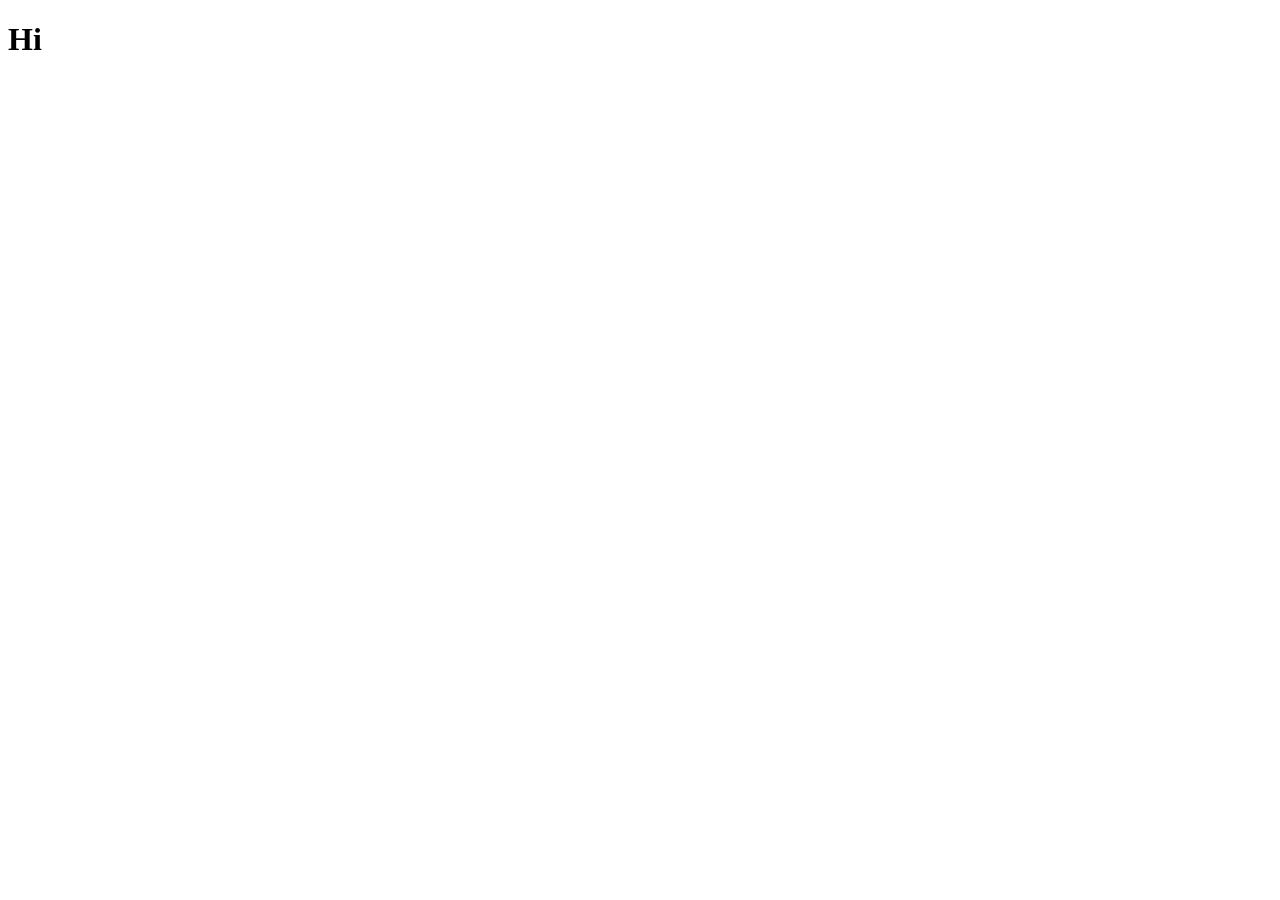
==== index.html @ e51e0260 "Hello message" ====
<!DOCTYPE html>
<html lang="en">
<head>
    <meta charset="UTF-8">
    <meta name="viewport" content="width=device-width, initial-scale=1.0">
    <title>Hello World</title>
</head>
<body>
    <h1>Hi</h1>
</body>
</html>
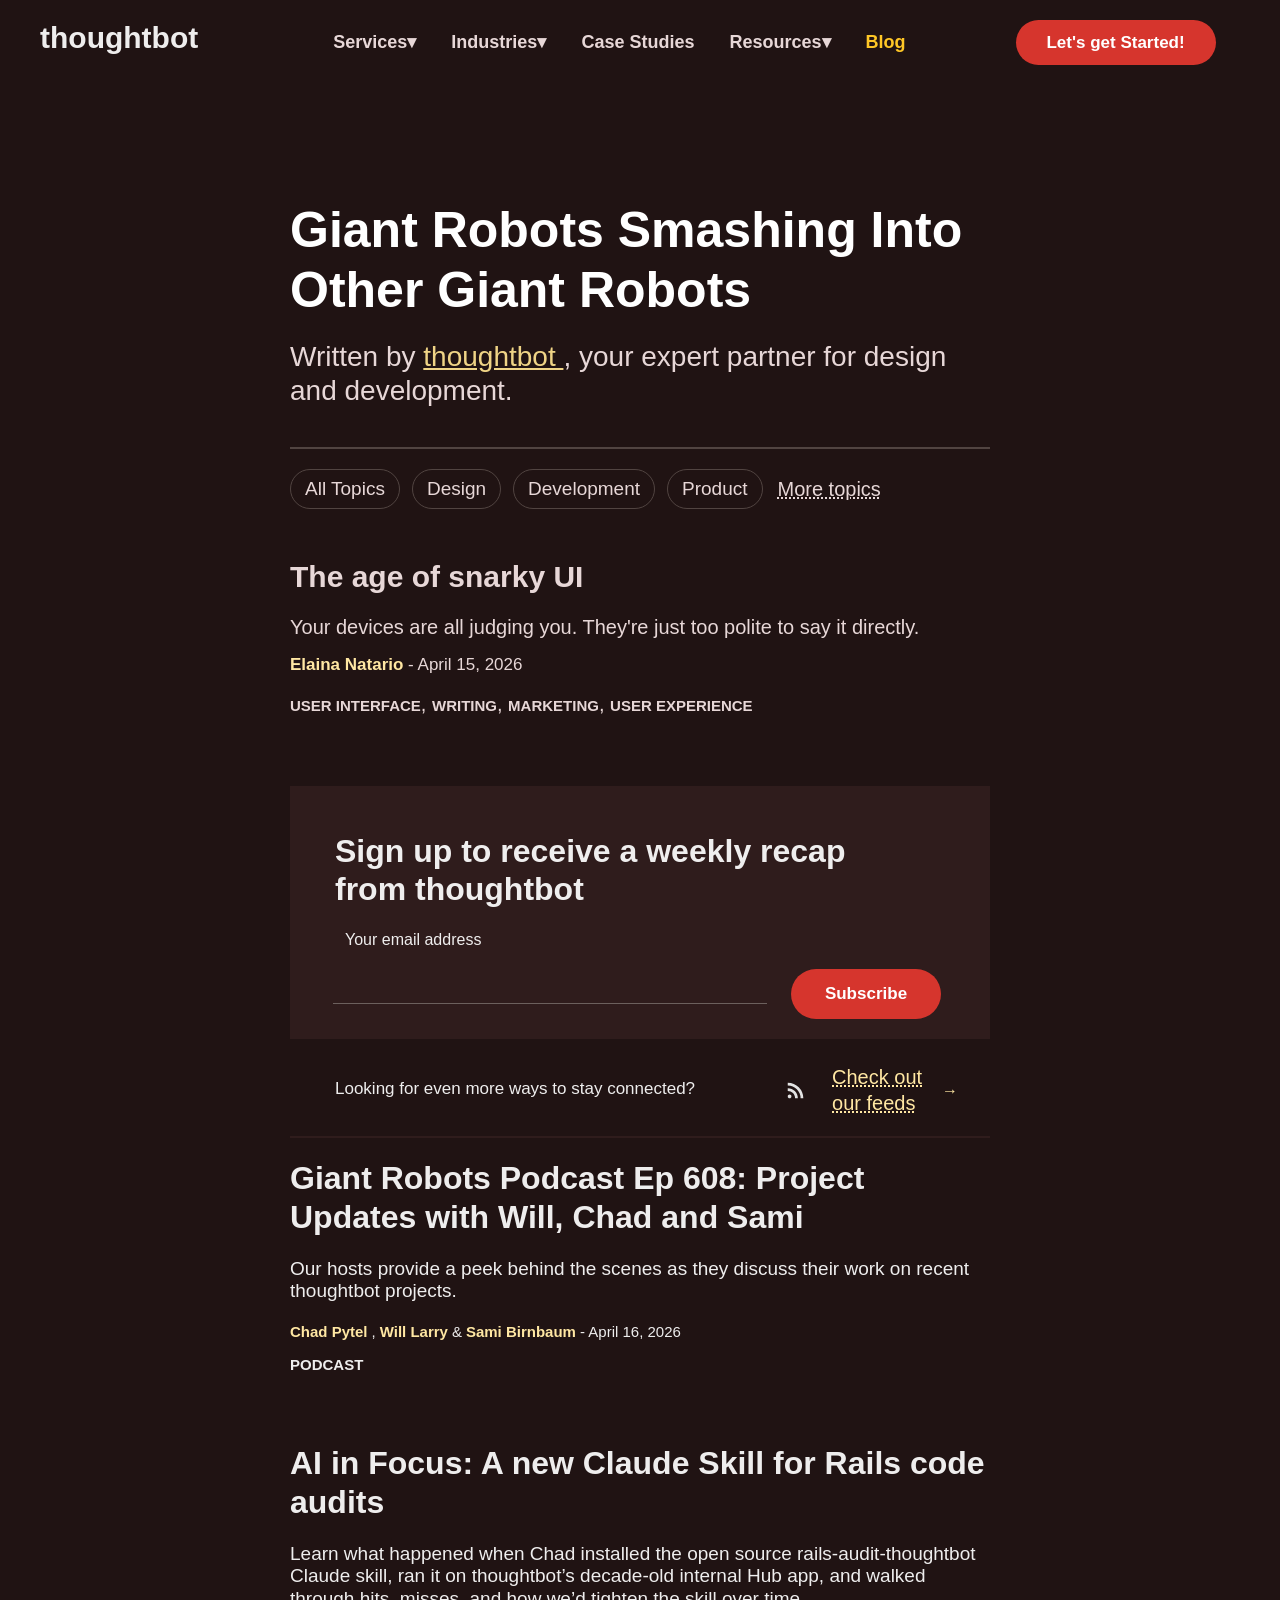
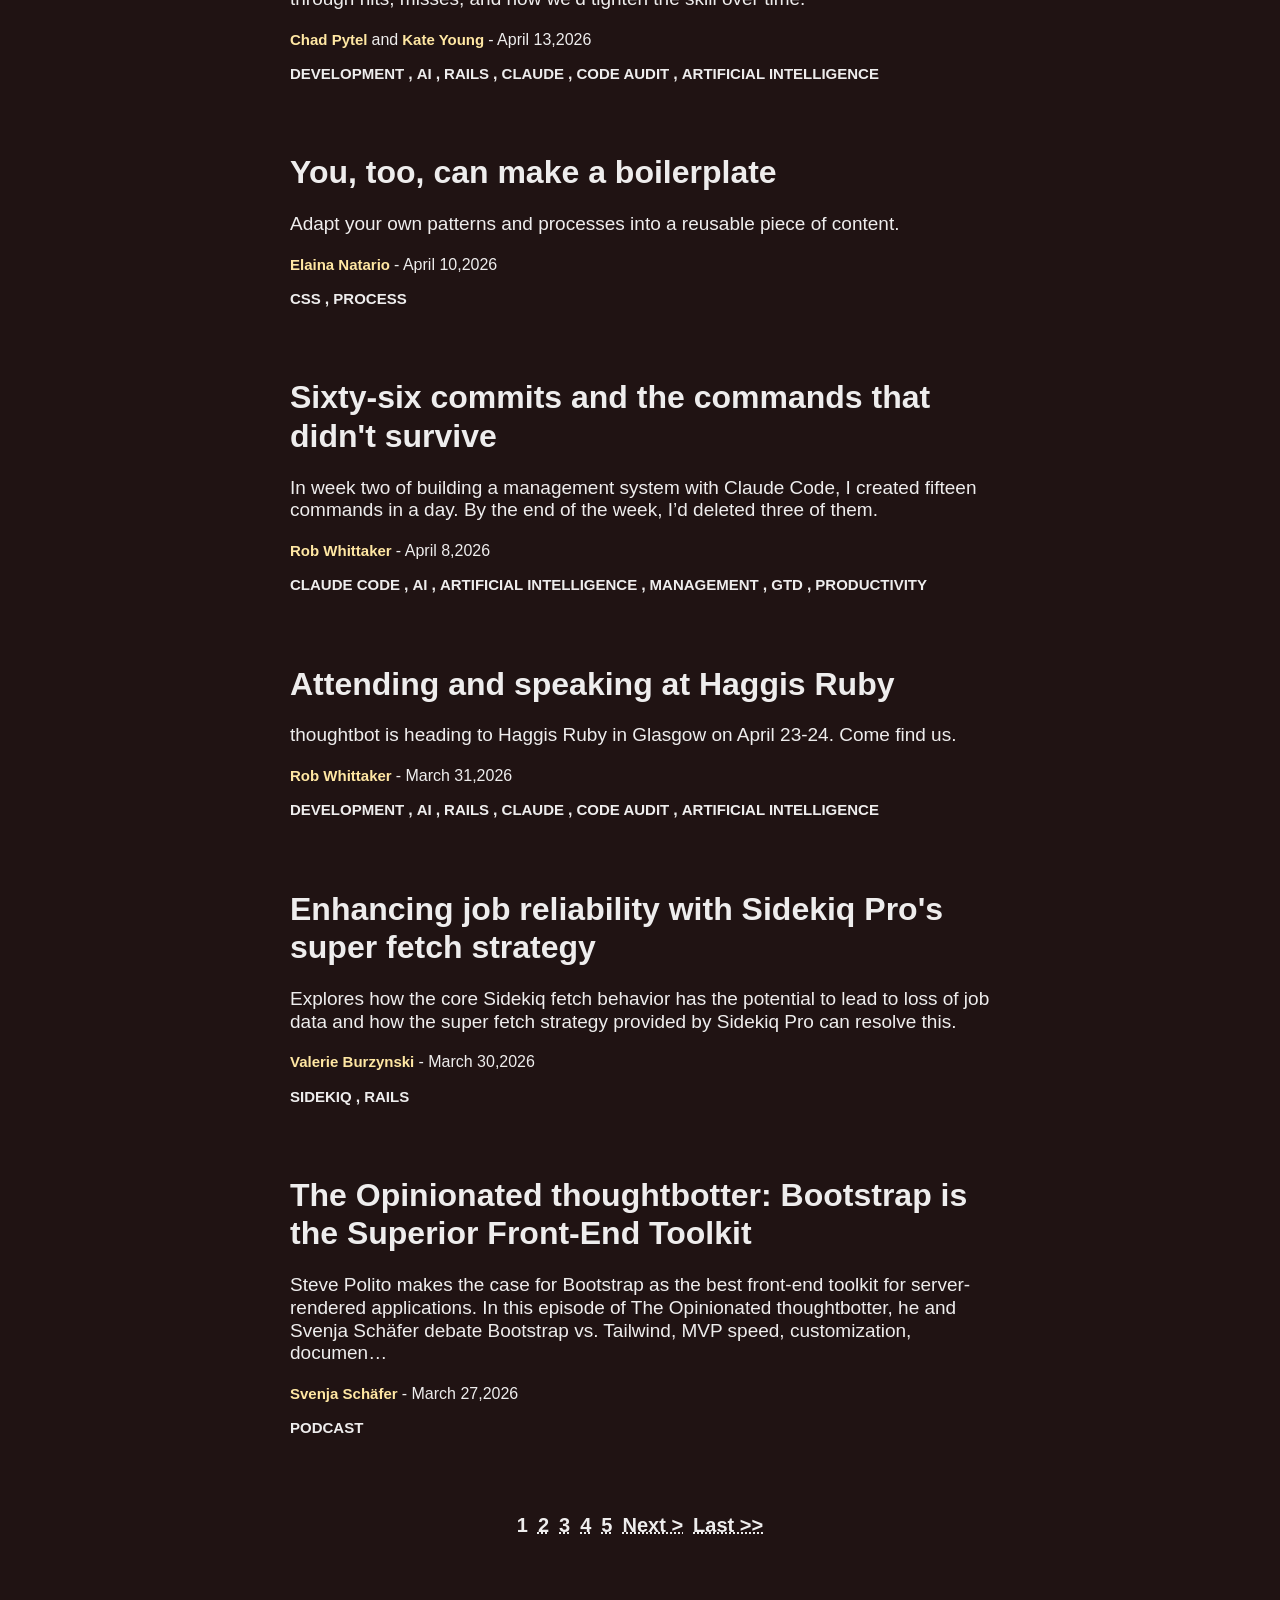
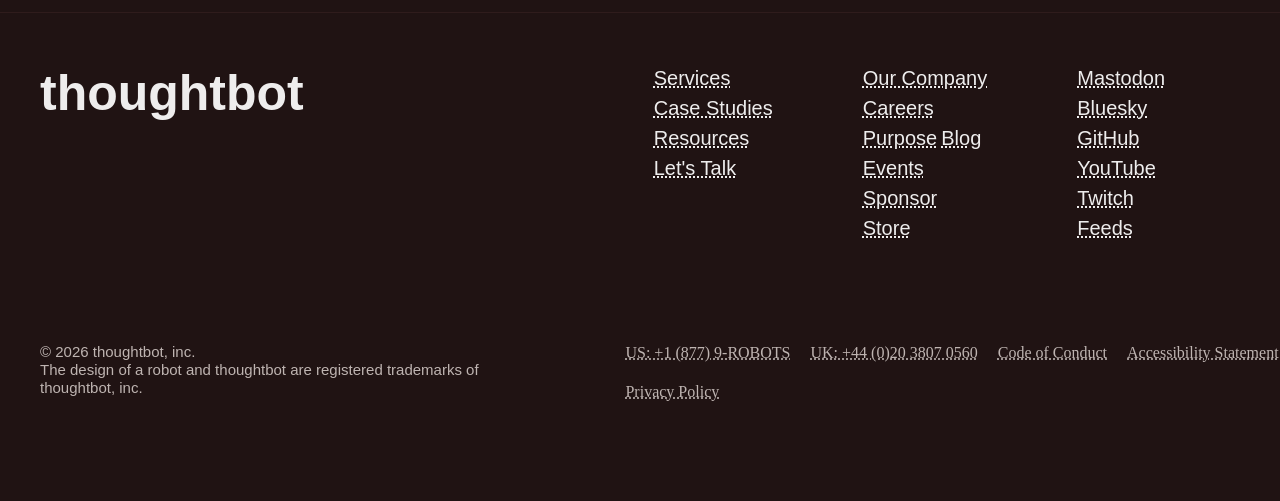
==== commit 8d798be8: "Rename thoughtbot page.html to index.html" ====
--- a/index.html
+++ b/index.html
@@ -3,9 +3,244 @@
 <head>
     <meta charset="UTF-8">
     <meta name="viewport" content="width=device-width, initial-scale=1.0">
-    <title>Hello World</title>
+    <link rel="icon" type="image/png" href="https://media.licdn.com/dms/image/v2/D560BAQHTWk9tPj_2_Q/company-logo_200_200/B56Zb5kL9jHgAM-/0/1747943735474/thoughtbot_inc_logo?e=2147483647&v=beta&t=uCG9yVYvNv3-m1ruzJ1Ehk_AiN-ouPMxcxvMasf_CIo">
+    <title>Giant Robots: thoughtbot Blog</title>
+    <link rel="stylesheet" href="assignment4.css">
+    <link rel="stylesheet" href="https://cdnjs.cloudflare.com/ajax/libs/font-awesome/6.5.0/css/all.min.css">
 </head>
 <body>
-    <h1>Hi</h1>
+    <div class="header">
+        <a href="" class="thoughtbotheader">thoughtbot</a>
+        <div class="dropdowns">
+        <span>Services▾</span>
+        <span>Industries▾</span>
+        <a href="" class="CaseStudies">Case Studies</a>
+        <span>Resources▾</span> 
+        <a href="" class="Blog">Blog</a>
+        <button>Let's get Started!</button>
+    </div>
+    </div>
+
+    <div class="container">
+    <h1 class="paragraphone">Giant Robots Smashing Into Other Giant Robots</h1>
+    <p class="thoughtbotlink">Written by <a href="https://thoughtbot.com/"> thoughtbot </a>, your expert partner for design and development.</p>
+    <hr class="divider">
+    <div class="topics">
+    <div class="buttons">
+        <button>All Topics</button>
+        <button>Design</button>
+        <button>Development</button>
+        <button>Product</button>
+    </div>
+    <div class="moretopics">More topics</div>
+</div>
+<div class="paragraphtwo">
+    <h2 class="p2head">The age of snarky UI</h2>
+    <p class="p2subtext"> Your devices are all judging you. They're just too polite to say it directly.</p>
+    <p> <a href="#" class="author1"> Elaina Natario </a> <span class="author1date">- April 15, 2026</span></p>
+    <div class="p2articles">
+        <a href="">USER INTERFACE</a>,
+        <a href="">WRITING</a>, 
+        <a href="">MARKETING</a>, 
+        <a href="">USER EXPERIENCE</a>
+    </div>
+</div>
+<div class="subscribe">
+<h1 class="subscribetext">Sign up to receive a weekly recap from thoughtbot</h1>
+<div class="subscribeform">  
+<p class="emailprompt">Your email address</p>
+<input type="email" class="emailinput">
+<button class="subscribebutton">Subscribe</button>
+</div>
+</div>
+    <div class="feedsection">
+    <div class="feedtext">Looking for even more ways to stay connected? </div>
+    <div class="morefeed">
+        <img src="wifi icon.svg" class="wifiicon" alt="">
+        </div>
+        <div class="feed">
+        <a href="" class="feedlink">Check out <br> our feeds  </a>  <span class="arrow">&rarr;</span>
+    </div>
+
+</div>
+<hr class="faintdivider">
+
+<div class="paragraphthree">
+    <h1> <a href="" class="p3headlink"> Giant Robots Podcast Ep 608: Project Updates with Will, Chad and Sami </a></h1>
+    <p class="p3subtext">Our hosts provide a peek behind the scenes as they discuss their work on recent thoughtbot projects.</p>
+    <div class="p3authors">
+    <a href="">Chad Pytel</a> 
+    <span>,</span>
+    <a href="">Will Larry</a>
+    <span>&</span>
+    <a href="">Sami Birnbaum</a>
+    <span>- April 16, 2026</span>
+    </div>
+    <p class="podcast">PODCAST</p>
+</div>
+
+<div class="paragraphfour">
+    <h1 class="p4headlink"> <a href="">AI in Focus: A new Claude Skill for Rails code audits</a></h1>
+    <p class="p4subtext">Learn what happened when Chad installed the open source rails-audit-thoughtbot Claude skill, ran it on thoughtbot’s decade-old internal Hub app, and walked through hits, misses, and how we’d tighten the skill over time.</p>
+    <div class="p4authors">
+    <a href="" class="authors5-6">Chad Pytel</a> <span class="author5date">and</span> <a href="" class="authors5-6">Kate Young</a> <span class="author5date"> - April 13,2026</span> 
+</div>
+    <div class="p4articlessection">
+    <a href="" class="p4articles">DEVELOPMENT</a>
+        <span>,</span> 
+        <a href="" class="p4articles">AI</a> 
+        <span>,</span> 
+        <a href="" class="p4articles">RAILS</a> 
+        <span>,</span> 
+        <a href="" class="p4articles">CLAUDE</a>
+        <span>,</span> 
+        <a href="" class="p4articles">CODE AUDIT</a> 
+        <span>,</span> 
+        <a href="" class="p4articles">ARTIFICIAL INTELLIGENCE</a> 
+</div>
+</div>
+<div class="paragraphfive">
+    <h1 class="p5headlink"> <a href="">You, too, can make a boilerplate</a></h1>
+    <p class="p5subtext">Adapt your own patterns and processes into a reusable piece of content.</p>
+    <div class="p5authors">
+        <a href="" class="author7">Elaina Natario</a> <span class="author7date"> - April 10,2026</span>
+        </div>
+    <div class="p5articlessection">
+    <a href="" class="p5articles">CSS</a>
+        <span>,</span> 
+        <a href="" class="p5articles">PROCESS</a>  
+</div>
+</div>
+<div class="paragraphsix">
+    <h1 class="p6headlink"> <a href="">Sixty-six commits and the commands that didn't survive</a></h1>
+    <p class="p6subtext">In week two of building a management system with Claude Code, I created fifteen commands in a day. By the end of the week, I’d deleted three of them.</p>
+    <div class="p6authors">
+        <a href="" class="author8">Rob Whittaker </a> <span class="author8date"> - April 8,2026</span>
+        </div>
+    <div class="p6articlessection">
+    <a href="" class="p6articles">CLAUDE CODE</a>
+        <span>,</span> 
+        <a href="" class="p6articles">AI</a> 
+        <span>,</span> 
+        <a href="" class="p6articles">ARTIFICIAL INTELLIGENCE</a> 
+        <span>,</span> 
+        <a href="" class="p6articles">MANAGEMENT</a>
+        <span>,</span> 
+        <a href="" class="p6articles">GTD</a> 
+        <span>,</span> 
+        <a href="" class="p6articles">PRODUCTIVITY</a> 
+</div>
+</div>
+<div class="paragraphseven">
+    <h1 class="p7headlink"> <a href="">Attending and speaking at Haggis Ruby</a></h1>
+    <p class="p7subtext">thoughtbot is heading to Haggis Ruby in Glasgow on April 23-24. Come find us.</p>
+    <div class="p7authors"><a href="" class="author9">Rob Whittaker</a> <span class="author9date"> - March 31,2026</span>
+        </div>
+    <div class="p7articlessection">
+    <a href="" class="p7articles">DEVELOPMENT</a>
+        <span>,</span> 
+        <a href="" class="p7articles">AI</a> 
+        <span>,</span> 
+        <a href="" class="p7articles">RAILS</a> 
+        <span>,</span> 
+        <a href="" class="p7articles">CLAUDE</a>
+        <span>,</span> 
+        <a href="" class="p7articles">CODE AUDIT</a> 
+        <span>,</span> 
+        <a href="" class="p7articles">ARTIFICIAL INTELLIGENCE</a> 
+</div>
+</div>
+<div class="paragrapheight">
+    <h1 class="p8headlink"> <a href="">Enhancing job reliability with Sidekiq Pro's super fetch strategy</a></h1>
+    <p class="p8subtext">Explores how the core Sidekiq fetch behavior has the potential to lead to loss of job data and how the super fetch strategy provided by Sidekiq Pro can resolve this.</p>
+    <div class="p8authors"><a href="" class="author10">Valerie Burzynski </a> <span class="author10date"> - March 30,2026</span>
+        </div>
+    <div class="p8articlessection">
+    <a href="" class="p8articles">SIDEKIQ</a>
+        <span>,</span> 
+        <a href="" class="p8articles">RAILS</a> 
+</div>
+</div>
+
+<div class="paragraphnine">
+    <h1 class="p9headlink"> <a href="">The Opinionated thoughtbotter: Bootstrap is the Superior Front-End Toolkit</a></h1>
+    <p class="p9subtext">Steve Polito makes the case for Bootstrap as the best front-end toolkit for server-rendered applications. In this episode of The Opinionated thoughtbotter, he and Svenja Schäfer debate Bootstrap vs. Tailwind, MVP speed, customization, documen…</p>
+    <div class="p9authors"><a href="" class="author11">Svenja Schäfer </a> <span class="author11date"> - March 27,2026</span>
+    </div>
+    <div class="p9articlessection">
+    <a href="" class="p9articles">PODCAST</a>
+</div>
+</div>
+<div class="toggle">
+<span class="firstpage">1</span>
+<div>2</div>
+<div>3</div>
+<div>4</div>
+<div>5</div>
+<div>Next ></div>
+<div>Last >></div>
+</div>
+</div>
+</div>
+
+<hr class="divider2">
+
+<div class="footersection">
+<div class="thoughtbottitle">thoughtbot</div>
+<div class="footerlinks">
+<div class="footercolumns">
+    <div class="column">
+<a href="">Services</a>
+<a href="">Case Studies</a>
+<a href="">Resources</a>
+<a href="">Let's Talk</a>
+</div>
+
+<div class="column">
+<a href="">Our Company</a>
+<a href="">Careers</a>
+<a href="">Purpose</a>
+<a href="">Blog</a>
+<a href="">Events</a>
+<a href="">Sponsor</a>
+<a href="">Store</a>
+</div>
+
+<div class="column">
+<a href="">Mastodon</a>
+<a href="">Bluesky</a>
+<a href="">GitHub</a>
+<a href="">YouTube</a>
+<a href="">Twitch</a>
+<a href="">Feeds</a>
+</div>
+</div>
+</div>
+</div>
+
+<div class="trademark">
+    <div class="copyright">
+<div>© 2026 thoughtbot, inc.</div>
+<div>The design of a robot and thoughtbot are registered trademarks of thoughtbot, inc.</div>
+</div>
+
+<div class="contactsandterms">
+<div class="link1">
+<a href="">US: +1 (877) 9-ROBOTS</a>
+</div>
+<div class="link2">
+<a href=""> UK: +44 (0)20 3807 0560</a>
+</div>
+<div class="link3">
+<a href="">Code of Conduct</a> 
+</div>
+<div class="link4">
+<a href=""> Accessibility Statement</a>
+</div>
+<div class="link5">
+<a href=""> Privacy Policy</a>
+</div>
+</div>
+</div>
 </body>
-</html>+</html>
--- a/assignment4.css
+++ b/assignment4.css
@@ -0,0 +1,1045 @@
+body {
+    margin: 0;
+    background-color: #201313;
+    line-height: 1.2;
+    padding-bottom: 100px;
+}
+
+.header{
+    padding-top: 20px;
+    display: flex;
+    position: fixed;
+    top: 0;
+    width: 100%;
+    background-color: #201313;
+}
+
+.thoughtbotheader{
+    font-family: Arial, Helvetica, sans-serif;
+    font-size: 30px;
+    font-weight: bold;
+    padding-left: 40px;
+    text-decoration: none;
+    color: rgba(255, 255, 255, 0.927);
+}
+
+.dropdowns{
+    margin-left: 120px;
+    font-family: Arial, Helvetica, sans-serif;
+    font-size: 18px;
+    color: rgba(241, 226, 226, 0.954);
+    font-weight: bold;
+}
+
+.CaseStudies{
+    text-decoration: none;
+    color: rgba(241, 226, 226, 0.954);
+    padding: 0 15px 0 15px;
+}
+
+.CaseStudies:hover{
+    color: #FFC726;
+    text-decoration: underline;
+    transition: 0.3s ease;
+}
+
+.Blog{
+    padding: 0 15px 0 15px;
+    color: #FFC726;
+    text-decoration: none;
+}
+
+.Blog:hover{
+    text-decoration: underline;
+    transition: 0.3s ease;
+}
+
+.dropdowns span{
+    padding: 0 15px 0 15px;
+}
+
+.dropdowns span:hover{
+    color: #FFC726;
+    text-decoration: underline;
+    transform: 0.2s ease;
+    cursor: pointer;
+}
+
+.dropdowns button{
+    cursor: pointer;
+    border-radius: 999px;
+    background-color: #d6352d;
+    color: white;
+    border: none;
+    margin-left: 90px;
+    width: 200px;
+    height: 45px;
+    font-weight: bold;
+    font-size: 17px;
+    justify-content: center;
+}
+
+.dropdowns button:hover{
+    background-color: #CE2D2D;
+    transform: scale(1.05);
+    border: solid black;
+}
+
+.container{
+    max-width: 700px;
+    margin: 0 auto;
+}
+
+.paragraphone{
+    font-family: Arial, Helvetica, sans-serif;
+    font-weight: bold;
+    color: white;
+    font-size: 50px;
+    margin: 200px 0 20px 0;
+}
+
+.thoughtbotlink{
+    font-size: 28px;
+    font-family: Arial, Helvetica, sans-serif;
+    font-weight: 300;
+    color: rgba(241, 226, 226, 0.954);
+    margin: 0 auto;
+}
+
+.thoughtbotlink a{
+    color: #efd486;
+    text-decoration: underline;
+}
+
+.thoughtbotlink a:hover{
+    text-decoration: none;
+    color: #FFC726;
+    transition: 0.3s;
+}
+
+.divider {
+    border: none;
+    height: 2px;
+    background-color: #514441;
+    margin: 40px 0 20px 0;
+}
+
+.topics {
+    display: flex;
+    align-items: center;
+    gap: 15px;
+}
+
+.buttons{
+    display: flex;
+    gap: 12px;
+    flex-wrap: wrap;
+}
+
+.buttons button {
+    background: transparent;
+    border: 1px solid #514441;
+    color:  rgba(241, 226, 226, 0.954);
+    padding: 8px 14px;
+    border-radius: 999px; /* makes pill shape */
+    font-size: 19px;
+    cursor: pointer;
+}
+
+.buttons button:hover {
+    background-color: #FFE7A3;
+    color: black;
+    transition: color 0.2s ease;
+}
+
+
+.moretopics {
+    color:  rgba(241, 226, 226, 0.954);
+    cursor: pointer;
+    font-family: Arial, Helvetica, sans-serif;
+    font-size: 20px;
+    text-decoration: underline dotted;
+}
+
+.moretopics:hover {
+    color: #FFC726;
+    transition: color 0.3s ease;
+    text-decoration: none;
+}
+
+.p2head{
+    font-family: Arial, Helvetica, sans-serif;
+    color: rgba(241, 226, 226, 0.954);
+    font-size: 30px;
+    margin: 50px 0 20px 0;
+}
+
+.author1{
+    font-size: 17px;
+    font-weight: bold;
+    color:  #FFE7A3;
+    text-decoration: none;
+    font-family: Arial, Helvetica, sans-serif;
+}
+
+.author1:hover {
+    color: #FFC726;
+}
+
+.author1date {
+    font-size: 17px;
+    color: rgba(241, 226, 226, 0.954);
+    font-family: Arial, Helvetica, sans-serif;
+}
+
+.paragraphtwo{
+    margin-bottom: 70px;
+}
+
+.p2subtext{
+    font-family: Arial, Helvetica, sans-serif;
+    color: rgba(241, 226, 226, 0.954);
+    font-size: 20px;
+    margin: 0px 0 10px 0;
+}
+
+.p2articles{
+    font-family: Arial, Helvetica, sans-serif;
+    color: rgba(241, 226, 226, 0.954);
+    font-size: 20px;
+}
+
+.p2articles a{
+    font-family: Arial, Helvetica, sans-serif;
+    color: rgba(241, 226, 226, 0.954);
+    font-size: 15px;
+    text-decoration: none;
+    font-weight: bold;
+}
+
+.p2articles a:hover{
+    transition: 0.2s ease;
+    color: #FFC726;
+}
+
+
+.emailform {
+    display: flex;
+    align-items: center;
+    gap: 20px;
+}
+
+
+.subscribe {
+    background-color: #2F1C1C;
+    padding: 5px 20px 0px 15px;
+}
+
+.subscribetext{
+    font-family: Arial, Helvetica, sans-serif;
+    font-weight: bold;
+    color: rgba(255, 255, 255, 0.927);
+    padding: 20px 20px 0 30px ;
+    max-width: 550px;
+}
+
+.emailprompt{
+    color: rgba(255, 255, 255, 0.927);
+    font-family: Arial, Helvetica, sans-serif;
+    margin: 0 0 0 15px;
+    border: none;
+    background: transparent;
+    width: 100%;
+    padding: 0 0 0 25px;
+}
+
+.emailinput {
+    background: transparent;
+    border: none;
+    outline: none;
+    border-bottom: 1px solid #6C605D;
+    width: 430px;
+    caret-color: white;
+    margin-left: 28px;  
+}
+
+.emailinput:hover {
+    border-bottom: 1px solid white;
+    transition: 0.3s ease;
+}
+
+.emailinput:focus {
+    border-bottom: 1px solid #d6352d;
+    color: white;
+    font-size: 20px;
+}
+
+.subscribebutton {
+    cursor: pointer;
+    border-radius: 999px;
+    background-color: #d6352d;
+    color: white;
+    border: none;
+    margin: 20px;
+    width: 150px;
+    height: 50px;
+    font-weight: bold;
+    font-size: 17px;
+    justify-content: center;
+}
+
+.subscribebutton:hover{
+    background-color: #CE2D2D;
+    transform: scale(1.05);
+    border: solid black;
+}
+
+.feedtext{
+    font-family: Arial, Helvetica, sans-serif;
+    margin: 40px 0px 10px 45px;
+    color: rgba(255, 255, 255, 0.927);
+    font-size: 17px;  
+}
+
+.feedlink{
+    font-family: Arial, Helvetica, sans-serif;
+    font-size: 20px;
+    text-decoration: underline dotted;
+    margin-left: 20px;
+    display: inline-block;
+    line-height: 1.3;
+    color: #FFE7A3;
+}
+
+.arrow{
+    margin-left: 20px;
+}
+
+.feedsection{
+    display: flex;
+}
+
+.feed {
+    margin: 25px 0 5px 5px;
+    display: flex;
+    align-items: center;
+    cursor: pointer;
+}
+
+.feedlink,
+.arrow {
+    color: #FFE7A3;
+    transition: 0.3s ease;
+}
+
+.feed:hover .feedlink,
+.feed:hover .arrow {
+    color: #FFC726;
+    text-decoration: none;
+}
+
+
+.morefeed{
+    display: flex;
+    align-items: center;
+    margin-left: 90px;
+    margin-top: 20px;
+}
+
+.wifiicon{
+    width: 22px;
+    height: 22px;
+    color: #FFE7A3;
+}
+
+.faintdivider{
+    border: none;
+    height: 1.5px;
+    background-color: #2F1C1C;
+    margin: 15px 0 20px 0;  
+}
+
+.authorsection{
+    display: flex;
+    align-items: center;
+}
+
+
+.p3headlink{
+    font-family: Arial, Helvetica, sans-serif;
+    color: rgba(255, 255, 255, 0.927);
+    text-decoration: none;
+}
+
+.p3headlink:hover{
+    color: #FFC726;
+    transition: 0.3s ease;
+}
+
+.p3subtext{
+    font-family: Arial, Helvetica, sans-serif;
+    font-size: 19px;
+    color: rgba(255, 255, 255, 0.927);
+    max-width: 1000px;
+}
+
+.p3authors{
+    margin-bottom: 15px;
+}
+
+.p3authors a{
+    text-decoration: none;
+    color: #FFE7A3;
+    font-family: Arial, Helvetica, sans-serif;
+    font-size: 15px;
+    font-weight: bold;
+}
+
+.p3authors span{
+    font-family: Arial, Helvetica, sans-serif;
+    font-size: 15px;
+    color: rgba(255, 255, 255, 0.927);
+}
+
+.p3authors a:hover{
+    color: #FFC726;
+    transition: 0.3s ease;
+}
+
+.sign{
+    font-size: 15px;
+    font-family: Arial, Helvetica, sans-serif;
+    font-weight: bold;
+    color:  rgba(255, 255, 255, 0.927);
+    padding-left: 3px;
+    padding-right: 3px;
+}
+
+.podcast{
+    color: rgba(255, 255, 255, 0.927);
+    font-family: Arial, Helvetica, sans-serif;
+    font-weight: bold;
+    font-size: 15px;
+    margin-bottom: 70px;
+}
+
+.podcast:hover{
+    color: #FFC726;
+    transition: 0.2s ease;
+    cursor: pointer;
+}
+
+.paragraphfour{
+    margin-bottom: 10px;
+}
+
+.p4headlink a{
+    font-family: Arial, Helvetica, sans-serif;
+    color: rgba(255, 255, 255, 0.927);
+    font-weight: bold;
+    max-width: 700px;
+    text-decoration: none;
+}
+
+.p4headlink a:hover{
+    color: #FFC726;
+    transition: 0.2 ease;
+    cursor: pointer;
+}
+
+.p4subtext{
+    color: rgba(255, 255, 255, 0.927);
+    font-family: Arial, Helvetica, sans-serif;
+    font-size: 19px;
+}
+
+.authors5-6{
+    font-family: Arial, Helvetica, sans-serif;
+    font-weight: bold;
+    font-size: 15px;
+    color: #FFE7A3;
+    text-decoration: none;
+}
+
+.p4authors{
+    margin-bottom: 15px;
+}
+
+.authors5-6:hover{
+    color: #FFC726;
+    cursor: pointer;
+    transition: 0.2s ease;
+}
+
+.author5date{
+    color: rgba(255, 255, 255, 0.927);
+    font-family: Arial, Helvetica, sans-serif;
+}
+
+.p4articles{
+    font-family: Arial, Helvetica, sans-serif;
+    font-weight: bold;
+    font-size: 15px;
+    color: rgba(255, 255, 255, 0.927);
+    text-decoration: none;
+}
+
+.p4articles:hover{
+    color: #FFC726;
+}
+
+.p4articlessection span{
+    font-family: Arial, Helvetica, sans-serif;
+    font-weight: bold;
+    color: rgba(255, 255, 255, 0.927);
+    transition: 0.3s ease;
+}
+
+.p4articlessection{
+    margin-bottom: 70px;
+}
+
+.p5headlink a{
+    font-family: Arial, Helvetica, sans-serif;
+    color: rgba(255, 255, 255, 0.927);
+    font-weight: bold;
+    max-width: 700px;
+    text-decoration: none;
+}
+
+.p5headlink a:hover{
+    color: #FFC726;
+    transition: 0.2 ease;
+    cursor: pointer;
+}
+
+.p5subtext{
+    color: rgba(255, 255, 255, 0.927);
+    font-family: Arial, Helvetica, sans-serif;
+    font-size: 19px;
+}
+
+.author7{
+    font-family: Arial, Helvetica, sans-serif;
+    font-weight: bold;
+    font-size: 15px;
+    color: #FFE7A3;
+    text-decoration: none;
+}
+
+.author7:hover{
+    color: #FFC726;
+    cursor: pointer;
+    transition: 0.2s ease;
+}
+
+.author7date{
+    color: rgba(255, 255, 255, 0.927);
+    font-family: Arial, Helvetica, sans-serif;
+}
+
+.p5authors{
+    margin-bottom: 15px;
+}
+
+.p5articles{
+    font-family: Arial, Helvetica, sans-serif;
+    font-weight: bold;
+    font-size: 15px;
+    color: rgba(255, 255, 255, 0.927);
+    text-decoration: none;
+}
+
+.p5articles:hover{
+    color: #FFC726;
+}
+
+.p5articlessection span{
+    font-family: Arial, Helvetica, sans-serif;
+    font-weight: bold;
+    color: rgba(255, 255, 255, 0.927);
+    transition: 0.3s ease;
+}
+
+.p5articlessection{
+    margin-bottom: 70px;
+}
+
+
+.p6headlink a{
+    font-family: Arial, Helvetica, sans-serif;
+    color: rgba(255, 255, 255, 0.927);
+    font-weight: bold;
+    max-width: 700px;
+    text-decoration: none;
+}
+
+.p6headlink a:hover{
+    color: #FFC726;
+    transition: 0.2 ease;
+    cursor: pointer;
+}
+
+.p6subtext{
+    color: rgba(255, 255, 255, 0.927);
+    font-family: Arial, Helvetica, sans-serif;
+    font-size: 19px;
+}
+
+.author8{
+    font-family: Arial, Helvetica, sans-serif;
+    font-weight: bold;
+    font-size: 15px;
+    color: #FFE7A3;
+    text-decoration: none;
+}
+
+.author8:hover{
+    color: #FFC726;
+    cursor: pointer;
+    transition: 0.2s ease;
+}
+
+.author8date{
+    color: rgba(255, 255, 255, 0.927);
+    font-family: Arial, Helvetica, sans-serif;
+}
+
+.p6authors{
+    margin-bottom: 15px;
+}
+
+.p6articles{
+    font-family: Arial, Helvetica, sans-serif;
+    font-weight: bold;
+    font-size: 15px;
+    color: rgba(255, 255, 255, 0.927);
+    text-decoration: none;
+}
+
+.p6articles:hover{
+    color: #FFC726;
+}
+
+.p6articlessection span{
+    font-family: Arial, Helvetica, sans-serif;
+    font-weight: bold;
+    color: rgba(255, 255, 255, 0.927);
+    transition: 0.3s ease;
+}
+
+.p6articlessection{
+    margin-bottom: 70px;
+}
+
+.p7headlink a{
+    font-family: Arial, Helvetica, sans-serif;
+    color: rgba(255, 255, 255, 0.927);
+    font-weight: bold;
+    max-width: 700px;
+    text-decoration: none;
+}
+
+.p7headlink a:hover{
+    color: #FFC726;
+    transition: 0.2 ease;
+    cursor: pointer;
+}
+
+.p7subtext{
+    color: rgba(255, 255, 255, 0.927);
+    font-family: Arial, Helvetica, sans-serif;
+    font-size: 19px;
+}
+
+.author9{
+    font-family: Arial, Helvetica, sans-serif;
+    font-weight: bold;
+    font-size: 15px;
+    color: #FFE7A3;
+    text-decoration: none;
+}
+
+.author9:hover{
+    color: #FFC726;
+    cursor: pointer;
+    transition: 0.2s ease;
+}
+
+.author9date{
+    color: rgba(255, 255, 255, 0.927);
+    font-family: Arial, Helvetica, sans-serif;
+}
+
+.p7authors{
+    margin-bottom: 15px;
+}
+
+.p7articles{
+    font-family: Arial, Helvetica, sans-serif;
+    font-weight: bold;
+    font-size: 15px;
+    color: rgba(255, 255, 255, 0.927);
+    text-decoration: none;
+}
+
+.p7articles:hover{
+    color: #FFC726;
+}
+
+.p7articlessection span{
+    font-family: Arial, Helvetica, sans-serif;
+    font-weight: bold;
+    color: rgba(255, 255, 255, 0.927);
+    transition: 0.3s ease;
+}
+
+.p7articlessection{
+    margin-bottom: 70px;
+}
+
+
+.p8headlink a{
+    font-family: Arial, Helvetica, sans-serif;
+    color: rgba(255, 255, 255, 0.927);
+    font-weight: bold;
+    max-width: 700px;
+    text-decoration: none;
+}
+
+.p8headlink a:hover{
+    color: #FFC726;
+    transition: 0.2 ease;
+    cursor: pointer;
+}
+
+.p8subtext{
+    color: rgba(255, 255, 255, 0.927);
+    font-family: Arial, Helvetica, sans-serif;
+    font-size: 19px;
+}
+
+.author10{
+    font-family: Arial, Helvetica, sans-serif;
+    font-weight: bold;
+    font-size: 15px;
+    color: #FFE7A3;
+    text-decoration: none;
+}
+
+.author10:hover{
+    color: #FFC726;
+    cursor: pointer;
+    transition: 0.2s ease;
+}
+
+.author10date{
+    color: rgba(255, 255, 255, 0.927);
+    font-family: Arial, Helvetica, sans-serif;
+}
+
+.p8authors{
+    margin-bottom: 15px;
+}
+
+.p8articles{
+    font-family: Arial, Helvetica, sans-serif;
+    font-weight: bold;
+    font-size: 15px;
+    color: rgba(255, 255, 255, 0.927);
+    text-decoration: none;
+}
+
+.p8articles:hover{
+    color: #FFC726;
+}
+
+.p8articlessection span{
+    font-family: Arial, Helvetica, sans-serif;
+    font-weight: bold;
+    color: rgba(255, 255, 255, 0.927);
+    transition: 0.3s ease;
+}
+
+.p8articlessection{
+    margin-bottom: 70px;
+}
+
+.p9headlink a{
+    font-family: Arial, Helvetica, sans-serif;
+    color: rgba(255, 255, 255, 0.927);
+    font-weight: bold;
+    max-width: 700px;
+    text-decoration: none;
+}
+
+.p9headlink a:hover{
+    color: #FFC726;
+    transition: 0.2 ease;
+    cursor: pointer;
+}
+
+.p9subtext{
+    color: rgba(255, 255, 255, 0.927);
+    font-family: Arial, Helvetica, sans-serif;
+    font-size: 19px;
+}
+
+.author11{
+    font-family: Arial, Helvetica, sans-serif;
+    font-weight: bold;
+    font-size: 15px;
+    color: #FFE7A3;
+    text-decoration: none;
+}
+
+.author11:hover{
+    color: #FFC726;
+    cursor: pointer;
+    transition: 0.2s ease;
+}
+
+.author11date{
+    color: rgba(255, 255, 255, 0.927);
+    font-family: Arial, Helvetica, sans-serif;
+}
+
+.p9authors{
+    margin-bottom: 15px;
+}
+
+.p9articles{
+    font-family: Arial, Helvetica, sans-serif;
+    font-weight: bold;
+    font-size: 15px;
+    color: rgba(255, 255, 255, 0.927);
+    text-decoration: none;
+}
+
+.p9articles:hover{
+    color: #FFC726;
+}
+
+.p9articlessection span{
+    font-family: Arial, Helvetica, sans-serif;
+    font-weight: bold;
+    color: rgba(255, 255, 255, 0.927);
+    transition: 0.3s ease;
+}
+
+.p9articlessection{
+    margin-bottom: 70px;
+}
+
+.toggle{
+    display: flex;
+    justify-content: center;
+    margin-top: 35px;
+}
+
+.toggle div{
+    padding: 5px;
+    color: rgba(255, 255, 255, 0.927);
+    text-decoration: underline dotted;
+    font-family: Arial, Helvetica, sans-serif;
+    font-weight: bold;
+    font-size: 20px;
+}
+
+.firstpage{
+    text-decoration: none;
+    font-family: Arial, Helvetica, sans-serif;
+    font-weight: bold;
+    font-size: 20px;
+    color: rgba(255, 255, 255, 0.927);
+    padding: 5px;
+}
+
+.toggle div:hover{
+    cursor: pointer;
+    color: #FFC726;
+    transition: all 0.4s ease;
+    text-decoration: underline;
+}
+
+.divider2{
+    width: 100vw;
+    margin-left: calc(50% - 50vw);
+    border: none;
+    height: 1.5px;
+    background-color: #2F1C1C;
+    margin-top: 70px;
+    margin-bottom: 10px;
+}
+
+.footersection{
+    gap: 350px;
+    align-items: flex-start;
+    display: flex;
+    padding: 40px 20px 0 0;  
+    margin-bottom: 100px;
+}
+
+.footersection a{
+    font-family: Arial, Helvetica, sans-serif;
+    text-decoration: underline dotted;
+    color: rgba(255, 255, 255, 0.927);
+}
+
+.thoughtbottitle{
+    color: rgba(255, 255, 255, 0.927);
+    font-family: Arial, Helvetica, sans-serif;
+    font-weight: bold;
+    font-size: 50px;
+    padding-left: 40px;
+}
+
+.footerlinks {
+    display: flex;
+    flex-wrap: wrap;
+    gap: 15px 25px;
+    max-width: 400px;
+}
+
+.footerlinks a {
+    font-size: 20px;
+    text-decoration: underline dotted;
+    color: rgba(255, 255, 255, 0.927);
+    transition: 0.2s ease;
+}
+
+.footerlinks a:hover {
+    color: #FFC726;
+    text-decoration: none;
+}
+
+.footercolumns{
+    display: flex;
+    gap: 90px;
+    line-height: 1.5;
+}
+
+.column a {
+    white-space: nowrap;
+}
+
+.trademark{
+    padding-left: 40px;  
+    display: flex;
+    gap: 120px;
+}
+
+.copyright{
+    font-family: Arial, Helvetica, sans-serif;
+    font-size: 15px;
+    color: #BEB4B1;
+    max-width:500px;
+}
+
+.contactsandterms{
+    display: flex;
+    flex-wrap: wrap;
+    gap: 20px;
+}
+
+.contactsandterms a{
+    color: #BEB4B1;
+    text-decoration: underline dotted;
+}
+
+.contactsandterms a:hover{
+    color: #BEB4B1;
+    transition: 0.3s ease;
+    text-decoration: none;
+}
+
+@media (max-width: 1200px) {
+
+    .header {
+        flex-direction: column;
+        padding-bottom: 10px;
+    }
+
+    .dropdowns {
+        display: none;
+    }
+
+    .dropdowns span {
+        padding: 0 6px;
+    }
+
+    .dropdowns button {
+        margin-left: 0;
+        width: 150px;
+        height: 38px;
+        font-size: 14px;
+    }
+
+    .container {
+        padding: 0 16px;
+    }
+
+    .paragraphone {
+        font-size: 32px;
+        margin-top: 160px;
+    }
+
+    .thoughtbotlink {
+        font-size: 18px;
+    }
+
+    .feedsection {
+        flex-direction: column;
+    }
+
+    .morefeed {
+        margin-left: 20px;
+        margin-top: 10px;
+    }
+
+    .footersection {
+        flex-direction: column;
+        gap: 24px;
+        padding-left: 20px;
+    }
+
+    .footercolumns {
+        flex-direction: column;
+        gap: 24px;
+    }
+
+    .trademark {
+        flex-direction: column;
+        gap: 20px;
+        padding-left: 20px;
+    }
+
+    .contactsandterms {
+        flex-direction: column;
+        gap: 10px;
+    }
+}
+
+@media (max-width: 480px) {
+    .thoughtbotheader {
+        font-size: 22px;
+    }
+
+    .paragraphone {
+        font-size: 26px;
+    }
+
+    .buttons button {
+        font-size: 15px;
+        padding: 6px 10px;
+    }
+
+    .emailinput {
+        width: 100%;
+    }
+
+    .subscribeform {
+        flex-direction: column;
+        gap: 10px;
+    }
+}
